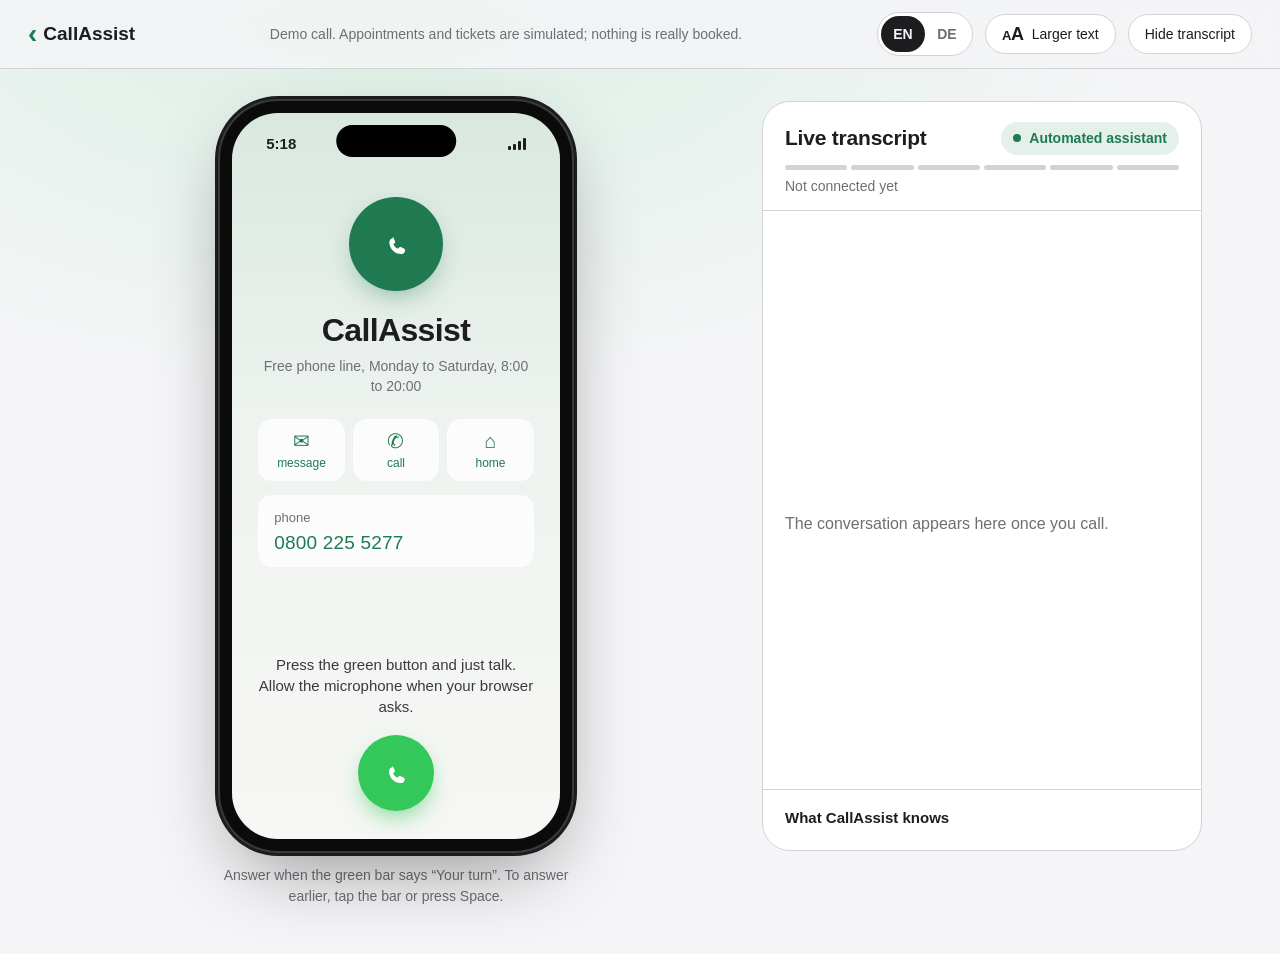
==== call.html @ 17bf207a "UI polish: paged captions, silent timer, readable hero, larger text option - Captions split long sen" ====
<!doctype html>
<html lang="en">
  <head>
    <meta charset="UTF-8" />
    <meta name="viewport" content="width=device-width, initial-scale=1.0" />
    <meta name="description" content="Call CallAssist from your browser: a simulated phone call that books a real-world errand for you." />
    <title>Call CallAssist</title>
    <link rel="icon" href="data:image/svg+xml,%3Csvg xmlns='http://www.w3.org/2000/svg' viewBox='0 0 64 64'%3E%3Crect width='64' height='64' rx='16' fill='%231F7A52'/%3E%3Cpath d='M22 16c2 0 3 1 4 3l3 7c1 2 0 3-1 4l-3 2c2 5 6 9 11 11l2-3c1-1 2-2 4-1l7 3c2 1 3 2 3 4 0 5-4 9-9 9-15 0-27-12-27-27 0-5 4-10 9-10z' fill='white'/%3E%3C/svg%3E" />
    <link rel="stylesheet" href="call.css?v=20260926195344" />
  </head>
  <body>
    <a class="skip-link" href="#transcript" data-i18n="skip">Skip to the transcript</a>

    <header class="bar">
      <a class="back" href="index.html" id="backLink"><span aria-hidden="true">‹</span> <span data-i18n="back">CallAssist</span></a>
      <p class="bar-note" data-i18n="demoNote">Demo call. Appointments and tickets are simulated; nothing is really booked.</p>
      <div class="bar-actions">
        <div class="lang" role="group" aria-label="Language">
          <button type="button" data-lang="en" aria-pressed="true">EN</button>
          <button type="button" data-lang="de" aria-pressed="false">DE</button>
        </div>
        <button type="button" class="text-toggle" id="textToggle" aria-pressed="false"><span class="text-toggle-mark" aria-hidden="true">A<b>A</b></span><span data-i18n="largerText">Larger text</span></button>
        <button type="button" class="panel-toggle" id="panelToggle" aria-pressed="true" aria-controls="panel" data-i18n="hidePanel">Hide transcript</button>
      </div>
    </header>

    <main class="stage">
      <section class="phone-column" aria-label="Phone">
        <div class="phone" id="phone" data-screen="contact">
          <div class="island" aria-hidden="true"></div>
          <div class="statusbar" aria-hidden="true"><span id="clock">9:41</span><span class="signal"><i></i><i></i><i></i><i></i></span></div>

          <!-- Contact card before the call -->
          <div class="screen contact-screen" id="contactScreen">
            <div class="contact-avatar" aria-hidden="true">
              <svg width="28" height="28" viewBox="0 0 64 64"><path d="M22 16c2 0 3 1 4 3l3 7c1 2 0 3-1 4l-3 2c2 5 6 9 11 11l2-3c1-1 2-2 4-1l7 3c2 1 3 2 3 4 0 5-4 9-9 9-15 0-27-12-27-27 0-5 4-10 9-10z" fill="currentColor"/></svg>
            </div>
            <h1 class="contact-name">CallAssist</h1>
            <p class="contact-sub" data-i18n="contactSub">Free phone line · Mon–Sat, 8:00–20:00</p>
            <div class="contact-actions" aria-hidden="true">
              <span><b>✉</b><em data-i18n="actMessage">message</em></span>
              <span class="is-call"><b>✆</b><em data-i18n="actCall">call</em></span>
              <span><b>⌂</b><em data-i18n="actHome">home</em></span>
            </div>
            <div class="contact-number">
              <small data-i18n="numberLabel">phone</small>
              <p>0800 225 5277</p>
            </div>
            <p class="contact-hint" data-i18n="contactHint">Press the green button and just talk. Allow the microphone when your browser asks.</p>
            <button type="button" class="dial-button" id="dialButton"><span class="sr" data-i18n="dial">Call CallAssist</span>
              <svg width="28" height="28" viewBox="0 0 64 64" aria-hidden="true"><path d="M22 16c2 0 3 1 4 3l3 7c1 2 0 3-1 4l-3 2c2 5 6 9 11 11l2-3c1-1 2-2 4-1l7 3c2 1 3 2 3 4 0 5-4 9-9 9-15 0-27-12-27-27 0-5 4-10 9-10z" fill="currentColor"/></svg>
            </button>
          </div>

          <!-- In-call screen -->
          <div class="screen call-screen" id="callScreen" hidden>
            <div class="call-top">
              <p class="call-name" id="peerName">CallAssist</p>
              <p class="call-status" id="callStatus" role="timer">calling…</p>
            </div>
            <div class="peer-avatar" id="peerAvatar" aria-hidden="true">
              <svg width="28" height="28" viewBox="0 0 64 64"><path d="M22 16c2 0 3 1 4 3l3 7c1 2 0 3-1 4l-3 2c2 5 6 9 11 11l2-3c1-1 2-2 4-1l7 3c2 1 3 2 3 4 0 5-4 9-9 9-15 0-27-12-27-27 0-5 4-10 9-10z" fill="currentColor"/></svg>
            </div>
            <div class="caption" id="caption" aria-hidden="true">
              <p class="caption-who" id="captionWho"></p>
              <p class="caption-text" id="captionText"></p>
            </div>
            <button type="button" class="turn" id="turn" data-state="idle">
              <span class="turn-bars" aria-hidden="true"><i></i><i></i><i></i><i></i><i></i></span>
              <span id="turnText"></span>
            </button>
            <div class="call-grid">
              <button type="button" class="round" id="muteButton" aria-pressed="false"><b aria-hidden="true"><svg viewBox="0 0 24 24" fill="none" stroke="currentColor" stroke-width="1.8" stroke-linecap="round"><rect x="9" y="3" width="6" height="11" rx="3"/><path d="M5.5 11a6.5 6.5 0 0 0 13 0M12 17.5V21"/></svg></b><em data-i18n="mute">mute</em></button>
              <button type="button" class="round" id="keypadButton" aria-pressed="false" aria-controls="replySheet"><b aria-hidden="true"><svg width="28" height="28" viewBox="0 0 24 24" fill="currentColor"><circle cx="6" cy="5" r="1.7"/><circle cx="12" cy="5" r="1.7"/><circle cx="18" cy="5" r="1.7"/><circle cx="6" cy="11" r="1.7"/><circle cx="12" cy="11" r="1.7"/><circle cx="18" cy="11" r="1.7"/><circle cx="6" cy="17" r="1.7"/><circle cx="12" cy="17" r="1.7"/><circle cx="18" cy="17" r="1.7"/><circle cx="12" cy="22" r="1.4"/></svg></b><em data-i18n="replies">replies</em></button>
              <button type="button" class="round" id="speakerButton" aria-pressed="true"><b aria-hidden="true"><svg viewBox="0 0 24 24" fill="none" stroke="currentColor" stroke-width="1.8" stroke-linecap="round" stroke-linejoin="round"><path d="M4 9.5h3.5L12 5.5v13l-4.5-4H4z"/><path d="M15.5 9a4 4 0 0 1 0 6M18 6.5a7.5 7.5 0 0 1 0 11"/></svg></b><em data-i18n="speaker">speaker</em></button>
              <button type="button" class="round" id="slowButton" aria-pressed="false"><b aria-hidden="true"><svg viewBox="0 0 24 24" fill="none" stroke="currentColor" stroke-width="1.8" stroke-linecap="round"><path d="M4 16a8 8 0 1 1 16 0"/><path d="M12 16l-3.5-4.5"/><circle cx="12" cy="16" r="1.2" fill="currentColor"/></svg></b><em data-i18n="slower">slower</em></button>
              <button type="button" class="round" id="personButton"><b aria-hidden="true"><svg viewBox="0 0 24 24" fill="none" stroke="currentColor" stroke-width="1.8" stroke-linecap="round"><circle cx="12" cy="8" r="3.6"/><path d="M4.5 20a7.5 7.5 0 0 1 15 0"/></svg></b><em id="personLabel">person</em></button>
              <button type="button" class="round" id="repeatButton"><b aria-hidden="true"><svg viewBox="0 0 24 24" fill="none" stroke="currentColor" stroke-width="1.8" stroke-linecap="round" stroke-linejoin="round"><path d="M4.5 12a7.5 7.5 0 1 0 2.6-5.7"/><path d="M4.5 4v4.5H9"/></svg></b><em data-i18n="repeat">repeat</em></button>
            </div>
            <button type="button" class="hangup" id="hangupButton"><span class="sr" data-i18n="hangup">End call</span>
              <svg width="28" height="28" viewBox="0 0 64 64" aria-hidden="true"><path d="M22 16c2 0 3 1 4 3l3 7c1 2 0 3-1 4l-3 2c2 5 6 9 11 11l2-3c1-1 2-2 4-1l7 3c2 1 3 2 3 4 0 5-4 9-9 9-15 0-27-12-27-27 0-5 4-10 9-10z" fill="currentColor"/></svg>
            </button>

            <div class="hold" id="hold" hidden>
              <div class="hold-ring" aria-hidden="true"></div>
              <div class="hold-music" aria-hidden="true"><i></i><i></i><i></i><i></i><i></i></div>
              <p class="hold-title" id="holdTitle"></p>
              <p class="hold-sub" id="holdSub"></p>
            </div>

            <div class="sheet" id="replySheet" hidden>
              <div class="sheet-head"><p data-i18n="sheetTitle">What would you say?</p><button type="button" id="sheetClose" data-i18n="done">Done</button></div>
              <div class="chips" data-chips></div>
              <form class="type-form" data-type-form><label class="sr" for="sheetInput" data-i18n="typeLabel">Type what you would say</label><input id="sheetInput" autocomplete="off" data-i18n-placeholder="typePlaceholder" placeholder="Or type it…" /><button type="submit" data-i18n="send">Send</button></form>
            </div>
          </div>

          <!-- After the call -->
          <div class="screen end-screen" id="endScreen" hidden>
            <p class="end-title" data-i18n="callEnded">Call ended</p>
            <p class="end-duration" id="endDuration">00:00</p>
            <div class="end-bookings" id="endBookings"></div>
            <div class="end-actions">
              <button type="button" class="pill primary" id="againButton" data-i18n="callAgain">Call again</button>
              <a class="pill" href="index.html" id="overviewLink" data-i18n="backOverview">Back to overview</a>
            </div>
          </div>
        </div>
        <p class="voice-note" id="voiceNote" role="status"></p>
        <p class="sr" id="announce" role="status"></p>
      </section>

      <aside class="panel" id="panel" aria-label="Call transcript and details">
        <div class="panel-head">
          <h2 data-i18n="transcript">Live transcript</h2>
          <p class="handler" id="handlerPill" data-who="assistant"><span class="dot" aria-hidden="true"></span><span id="handlerText">CallAssist assistant</span></p>
        </div>
        <div class="progress" id="progress" aria-live="polite">
          <ol class="progress-bar" id="journey" aria-hidden="true"><li></li><li></li><li></li><li></li><li></li><li></li></ol>
          <p class="progress-label" id="progressLabel"></p>
        </div>
        <ol class="transcript" id="transcript" aria-live="polite" tabindex="-1"></ol>
        <div class="empty" id="transcriptEmpty" data-i18n="transcriptEmpty">The conversation appears here once you call.</div>

        <div class="reply-area" id="replyArea" hidden>
          <button type="button" class="reply-toggle" id="replyToggle" aria-expanded="false" aria-controls="replyArea"></button>
          <p class="reply-label" data-i18n="replyLabel">No microphone? Tap what the caller says:</p>
          <div class="chips" data-chips></div>
          <form class="type-form" data-type-form><label class="sr" for="panelInput" data-i18n="typeLabel">Type what you would say</label><input id="panelInput" autocomplete="off" data-i18n-placeholder="typePlaceholder" placeholder="Or type it…" /><button type="submit" data-i18n="send">Send</button></form>
        </div>

        <details class="behind" id="behind">
          <summary data-i18n="behind">What CallAssist knows</summary>
          <dl class="facts" id="facts"></dl>
          <p class="behind-note" data-i18n="behindNote">Kept only for this call. Nothing is stored or sent.</p>
        </details>
      </aside>
    </main>

    <dialog class="letter" id="letter" aria-labelledby="letterTitle">
      <form method="dialog"><button class="letter-close" aria-label="Close" value="close">×</button></form>
      <article class="paper">
        <header class="paper-head">
          <p class="paper-brand">CallAssist</p>
          <p class="paper-sender" data-i18n="letterSender">CallAssist · Free phone line 0800 225 5277</p>
        </header>
        <p class="paper-to">Erika Mustermann<br />Beispielstraße 12<br />10115 Berlin</p>
        <p class="paper-date" id="letterDate"></p>
        <h2 id="letterTitle" data-i18n="letterTitle">Your booking confirmation</h2>
        <p data-i18n="letterHello">Dear Ms Mustermann,</p>
        <p data-i18n="letterIntro">as agreed on the phone, we have booked the following for you:</p>
        <div class="paper-box" id="letterBox"></div>
        <p id="letterBring"></p>
        <p data-i18n="letterHelp">If anything is unclear, call us free of charge on 0800 225 5277. We will explain everything again, as often as you like.</p>
        <p data-i18n="letterBye">Kind regards,<br />Your CallAssist team</p>
        <p class="paper-foot" data-i18n="letterFoot">Sample letter for the demo. Not sent.</p>
      </article>
    </dialog>

    <script src="trains.js?v=20260926195344"></script>
    <script src="engine.js?v=20260926195344"></script>
    <script src="call.js?v=20260926195344"></script>
  </body>
</html>
---- call.css ----
:root {
  --bg: #f5f5f7;
  --card: #ffffff;
  --ink: #1d1d1f;
  --muted: #6e6e73;
  --line: #d2d2d7;
  --brand: #1f7a52;
  --brand-soft: #e3f1ea;
  --glow: #dcefe4;
  --adviser: #7a4fd1;
  --adviser-soft: #efe8fb;
  --call-green: #34c759;
  --end-red: #ff3b30;
  --focus: #0071e3;
  --font: -apple-system, BlinkMacSystemFont, "SF Pro Text", "Helvetica Neue", "Segoe UI", Roboto, Arial, sans-serif;
  --display: -apple-system, BlinkMacSystemFont, "SF Pro Display", "Helvetica Neue", "Segoe UI", Roboto, Arial, sans-serif;
  color-scheme: light;
}
@media (prefers-color-scheme: dark) {
  :root:not([data-theme="light"]) {
    --bg: #000000;
    --card: #1c1c1e;
    --ink: #f5f5f7;
    --muted: #a1a1a6;
    --line: #38383a;
    --brand: #3fb27f;
    --brand-soft: #173326;
    --glow: #0f2a1d;
    --adviser: #b393f5;
    --adviser-soft: #2a2140;
    --focus: #2997ff;
    color-scheme: dark;
  }
}
:root[data-theme="dark"] {
  --bg: #000000; --card: #1c1c1e; --ink: #f5f5f7; --muted: #a1a1a6; --line: #38383a;
  --brand: #3fb27f; --brand-soft: #173326; --glow: #0f2a1d; --adviser: #b393f5; --adviser-soft: #2a2140; --focus: #2997ff;
  color-scheme: dark;
}

* { box-sizing: border-box; }
html, body { margin: 0; }
body {
  min-height: 100vh;
  background: radial-gradient(90% 60% at 30% 0%, var(--glow) 0%, transparent 70%) no-repeat, var(--bg);
  color: var(--ink);
  font-family: var(--font);
  font-size: 17px;
  line-height: 1.47;
  -webkit-font-smoothing: antialiased;
}
button, input { font: inherit; color: inherit; }
button { cursor: pointer; }
[hidden] { display: none !important; }
:focus-visible { outline: 3px solid var(--focus); outline-offset: 3px; }
.sr { position: absolute; width: 1px; height: 1px; overflow: hidden; clip: rect(0 0 0 0); white-space: nowrap; }
.skip-link { position: absolute; left: 16px; top: -60px; background: var(--card); padding: 10px 14px; border-radius: 10px; z-index: 10; }
.skip-link:focus { top: 12px; }

/* ------------------------------------------------------------------ top bar */
.bar {
  display: flex; align-items: center; gap: 20px;
  padding: 12px 28px; min-height: 56px;
  border-bottom: 1px solid var(--line);
  background: color-mix(in srgb, var(--bg) 82%, transparent);
  backdrop-filter: saturate(180%) blur(20px);
  position: sticky; top: 0; z-index: 5;
}
.back { color: var(--ink); text-decoration: none; font-weight: 600; font-size: 19px; display: inline-flex; gap: 6px; align-items: center; min-height: 44px; }
.back span[aria-hidden] { font-size: 28px; line-height: 1; color: var(--brand); }
.bar-note { margin: 0; flex: 1; color: var(--muted); font-size: 14px; text-align: center; }
.bar-actions { display: flex; gap: 12px; align-items: center; }
.lang { display: inline-flex; background: var(--card); border: 1px solid var(--line); border-radius: 999px; padding: 3px; }
.lang button { border: 0; background: none; border-radius: 999px; min-width: 44px; min-height: 36px; font-size: 14px; font-weight: 600; color: var(--muted); }
.lang button[aria-pressed="true"] { background: var(--ink); color: var(--bg); }
.panel-toggle, .text-toggle { border: 1px solid var(--line); background: var(--card); color: var(--ink); border-radius: 999px; min-height: 40px; padding: 0 16px; font-size: 14px; }
.text-toggle { display: inline-flex; align-items: center; gap: 8px; }
.text-toggle-mark { font-weight: 600; font-size: 13px; letter-spacing: -.02em; }
.text-toggle-mark b { font-size: 18px; }
.text-toggle[aria-pressed="true"] { background: var(--ink); color: var(--bg); border-color: var(--ink); }

/* Larger text: the transcript, replies and panel (the phone captions are already large), for older eyes and for a projector. */
html[data-text="large"] .line-text { font-size: 22px; }
html[data-text="large"] .line-who { font-size: 15px; }
html[data-text="large"] .line.system .line-text { font-size: 17px; }
html[data-text="large"] .chips button, html[data-text="large"] .type-form input, html[data-text="large"] .type-form button { font-size: 18px; }
html[data-text="large"] .reply-label, html[data-text="large"] .reply-toggle, html[data-text="large"] .progress-label, html[data-text="large"] .handler { font-size: 17px; }
html[data-text="large"] .behind { font-size: 18px; }
html[data-text="large"] .round em { font-size: 15px; }

/* ------------------------------------------------------------------ layout */
.stage {
  display: grid; grid-template-columns: minmax(0, 1fr) minmax(360px, 440px);
  gap: 48px; align-items: start;
  max-width: 1180px; margin: 0 auto; padding: 32px 28px 48px;
}
body.panel-hidden .stage { grid-template-columns: 1fr; }
body.panel-hidden .panel { display: none; }
.phone-column { display: flex; flex-direction: column; align-items: center; gap: 14px; }
.voice-note { margin: 0; max-width: 380px; text-align: center; color: var(--muted); font-size: 14px; min-height: 1.4em; }

/* ------------------------------------------------------------------ the phone */
.phone {
  --h: min(780px, max(620px, calc(100vh - 150px)));
  position: relative;
  height: var(--h); aspect-ratio: 9 / 19.2;
  border-radius: 58px;
  background: #0b0b0c;
  padding: 12px;
  box-shadow: 0 0 0 2px #3a3a3c, 0 0 0 5px #1c1c1e, 0 30px 80px -20px rgba(0, 0, 0, .45);
}
.phone .screen, .phone .statusbar { border-radius: 46px; }
.island { position: absolute; top: 24px; left: 50%; transform: translateX(-50%); width: 34%; height: 32px; background: #000; border-radius: 20px; z-index: 4; }
.statusbar {
  position: absolute; inset: 12px 12px auto; height: 56px; z-index: 3; border-radius: 46px 46px 0 0;
  display: flex; justify-content: space-between; align-items: center; padding: 6px 34px 0; font-size: 15px; font-weight: 600; pointer-events: none;
}
.phone[data-screen="contact"] .statusbar, .phone[data-screen="end"] .statusbar { color: #1d1d1f; }
.phone:not([data-screen="contact"]) .statusbar { color: #fff; }
.signal { display: inline-flex; gap: 2px; align-items: flex-end; height: 12px; }
.signal i { width: 3px; background: currentColor; border-radius: 1px; }
.signal i:nth-child(1) { height: 4px; } .signal i:nth-child(2) { height: 6px; } .signal i:nth-child(3) { height: 9px; } .signal i:nth-child(4) { height: 12px; }
.screen { position: absolute; inset: 12px; overflow: hidden; display: flex; flex-direction: column; align-items: center; }

/* contact card */
.contact-screen { background: linear-gradient(180deg, #d9e8df 0%, #eef3ef 42%, #f7f7f5 100%); color: #1d1d1f; padding: 84px 26px 28px; text-align: center; }
.contact-avatar { width: 34%; aspect-ratio: 1; border-radius: 50%; background: #1f7a52; color: #fff; display: grid; place-items: center; box-shadow: 0 10px 30px -10px rgba(31, 122, 82, .6); }
.contact-avatar svg { width: 52%; }
.contact-name { font-family: var(--display); font-size: 32px; font-weight: 600; letter-spacing: -.02em; margin: 16px 0 2px; }
.contact-sub { margin: 0; color: #6e6e73; font-size: 14px; }
.contact-actions { display: grid; grid-template-columns: repeat(3, 1fr); gap: 8px; width: 100%; margin: 22px 0 14px; }
.contact-actions span { background: rgba(255, 255, 255, .75); border-radius: 14px; padding: 10px 0 8px; display: flex; flex-direction: column; align-items: center; gap: 2px; color: #1f7a52; }
.contact-actions b { font-size: 20px; font-weight: 400; line-height: 1.2; }
.contact-actions em { font-style: normal; font-size: 12px; }
.contact-number { width: 100%; text-align: left; background: rgba(255, 255, 255, .75); border-radius: 14px; padding: 10px 16px; }
.contact-number small { font-size: 13px; color: #6e6e73; }
.contact-number p { margin: 0; font-size: 19px; color: #1f7a52; letter-spacing: .01em; }
.contact-hint { margin: auto 0 18px; font-size: 15px; color: #3a3a3c; line-height: 1.4; }
.dial-button, .hangup {
  width: 76px; height: 76px; border-radius: 50%; border: 0; display: grid; place-items: center; color: #fff; flex: none;
  transition: transform .15s ease;
}
.dial-button { background: var(--call-green); box-shadow: 0 10px 26px -8px rgba(52, 199, 89, .8); }
.dial-button svg, .hangup svg { width: 34px; }
.dial-button:active, .hangup:active { transform: scale(.94); }
.dial-button:disabled { opacity: .6; }

/* in-call */
.call-screen { background: radial-gradient(120% 70% at 50% 18%, #2d5c47 0%, #14271f 48%, #07100c 100%); color: #fff; padding: 76px 22px 26px; }
.phone[data-who="adviser"] .call-screen { background: radial-gradient(120% 70% at 50% 18%, #4f3a86 0%, #221a3b 50%, #0c0916 100%); }
.call-top { text-align: center; }
.call-name { font-family: var(--display); font-size: 30px; font-weight: 500; letter-spacing: -.01em; margin: 6px 0 0; }
.call-status { margin: 2px 0 0; color: rgba(255, 255, 255, .7); font-size: 17px; font-variant-numeric: tabular-nums; }
.peer-avatar { width: 26%; aspect-ratio: 1; border-radius: 50%; background: linear-gradient(145deg, #34b276, #1f7a52); color: #fff; display: grid; place-items: center; margin: 14px 0 10px; font-size: 34px; font-weight: 600; transition: box-shadow .3s ease; }
.peer-avatar svg { width: 46%; }
.phone[data-who="adviser"] .peer-avatar { background: linear-gradient(145deg, #b393f5, #6b44c4); }
.phone.is-speaking .peer-avatar { box-shadow: 0 0 0 8px rgba(255, 255, 255, .08), 0 0 0 16px rgba(255, 255, 255, .04); }
.caption {
  width: 100%; flex: 1; min-height: 0; display: flex; flex-direction: column; justify-content: flex-end;
  background: rgba(0, 0, 0, .28); border-radius: 20px; padding: 14px 16px; overflow: hidden;
}
.caption-who { flex: none; margin: 0 0 4px; font-size: 13px; color: rgba(255, 255, 255, .6); font-weight: 600; }
/* The speaker's name always stays visible; text too long for the box keeps its latest words and fades at the top. */
.caption-text { margin: 0; font-size: 19px; line-height: 1.35; min-height: 0; overflow: hidden; display: flex; flex-direction: column-reverse; }
.caption-text.overflowing { -webkit-mask-image: linear-gradient(to bottom, transparent 0, #000 30px); mask-image: linear-gradient(to bottom, transparent 0, #000 30px); }
.caption-text .interim { color: rgba(255, 255, 255, .65); }
.turn { display: flex; align-items: center; justify-content: center; gap: 10px; min-height: 44px; margin: 10px 0 6px; padding: 6px 16px; font-size: 16px; color: rgba(255, 255, 255, .88); border: 0; background: none; border-radius: 999px; }
.turn.clickable { background: rgba(255, 255, 255, .12); }
.turn.clickable:hover { background: rgba(255, 255, 255, .2); }
.turn:not(.clickable) { cursor: default; }
.turn[data-state="listening"] { background: rgba(52, 199, 89, .18); color: #fff; font-weight: 600; }
.turn-bars { display: inline-flex; gap: 3px; align-items: center; height: 18px; }
.turn-bars i { width: 3px; height: 6px; border-radius: 2px; background: var(--call-green); }
.turn[data-state="listening"] .turn-bars i { animation: bar 1s ease-in-out infinite; }
.turn[data-state="listening"] .turn-bars i:nth-child(2) { animation-delay: .15s; }
.turn[data-state="listening"] .turn-bars i:nth-child(3) { animation-delay: .3s; }
.turn[data-state="listening"] .turn-bars i:nth-child(4) { animation-delay: .45s; }
.turn[data-state="listening"] .turn-bars i:nth-child(5) { animation-delay: .6s; }
.turn[data-state="speaking"] .turn-bars i, .turn[data-state="idle"] .turn-bars i, .turn[data-state="tap"] .turn-bars i { background: rgba(255, 255, 255, .45); }
@keyframes bar { 0%, 100% { height: 5px; } 50% { height: 18px; } }
.call-grid { display: grid; grid-template-columns: repeat(3, 1fr); gap: 12px 18px; width: 100%; margin-bottom: 18px; }
.round {
  display: flex; flex-direction: column; align-items: center; gap: 6px; border: 0; background: none; color: #fff; padding: 0; min-height: 44px;
}
.round b {
  width: 64px; height: 64px; border-radius: 50%; display: grid; place-items: center;
  background: rgba(255, 255, 255, .16); backdrop-filter: blur(10px); transition: background .15s ease, color .15s ease;
}
.round svg { width: 28px; height: 28px; }
.round em { font-style: normal; font-size: 13px; }
.round[aria-pressed="true"] b { background: #fff; color: #1d1d1f; }
.round:disabled { opacity: .45; cursor: default; }
.round.is-adviser b { background: #b393f5; color: #1d1d1f; }
.hangup { background: var(--end-red); box-shadow: 0 10px 26px -8px rgba(255, 59, 48, .8); }
.hangup svg { transform: rotate(135deg); }

.hold {
  position: absolute; inset: 0; background: rgba(4, 10, 8, .86); backdrop-filter: blur(16px);
  display: flex; flex-direction: column; align-items: center; justify-content: center; text-align: center; padding: 30px; gap: 6px;
}
.hold-ring { width: 64px; height: 64px; border-radius: 50%; border: 3px solid rgba(255, 255, 255, .18); border-top-color: #fff; animation: spin 1.1s linear infinite; margin-bottom: 18px; }
.hold-title { margin: 0; font-family: var(--display); font-size: 24px; font-weight: 600; line-height: 1.2; }
.hold-sub { margin: 0; color: rgba(255, 255, 255, .72); font-size: 16px; }
@keyframes spin { to { transform: rotate(360deg); } }
.hold-music { display: none; gap: 6px; align-items: flex-end; height: 44px; margin-bottom: 18px; }
.hold-music i { width: 6px; border-radius: 3px; background: #b393f5; animation: music 1.2s ease-in-out infinite; }
.hold-music i:nth-child(1) { animation-delay: 0s; } .hold-music i:nth-child(2) { animation-delay: .2s; } .hold-music i:nth-child(3) { animation-delay: .4s; }
.hold-music i:nth-child(4) { animation-delay: .1s; } .hold-music i:nth-child(5) { animation-delay: .3s; }
@keyframes music { 0%, 100% { height: 10px; } 50% { height: 44px; } }
.hold[data-kind="transfer"] .hold-ring { display: none; }
.hold[data-kind="transfer"] .hold-music { display: flex; }

.sheet {
  position: absolute; left: 0; right: 0; bottom: 0; max-height: 72%; overflow: auto;
  background: rgba(28, 28, 30, .96); backdrop-filter: blur(20px); border-radius: 26px 26px 46px 46px; padding: 14px 16px 26px;
}
.sheet-head { display: flex; justify-content: space-between; align-items: center; margin-bottom: 8px; }
.sheet-head p { margin: 0; font-weight: 600; }
.sheet-head button { border: 0; background: none; color: #64d2ff; font-weight: 600; min-height: 44px; padding: 0 6px; }
.sheet .chips button { background: rgba(255, 255, 255, .12); color: #fff; border-color: transparent; }
.sheet .type-form input { background: rgba(255, 255, 255, .1); color: #fff; border-color: transparent; }

/* after the call */
.end-screen { background: #f2f2f7; color: #1d1d1f; padding: 96px 22px 30px; text-align: center; }
.end-title { font-family: var(--display); font-size: 28px; font-weight: 600; margin: 0; }
.end-duration { margin: 2px 0 20px; color: #6e6e73; font-variant-numeric: tabular-nums; }
.end-bookings { width: 100%; display: grid; gap: 12px; overflow: auto; }
.end-actions { margin-top: auto; display: grid; gap: 10px; width: 100%; }
.pill { display: flex; align-items: center; justify-content: center; min-height: 50px; border-radius: 999px; border: 0; background: #e5e5ea; color: #1d1d1f; font-weight: 600; text-decoration: none; font-size: 17px; }
.pill.primary { background: var(--call-green); color: #fff; }

/* booking cards (end screen and transcript) */
.booking { text-align: left; background: #fff; color: #1d1d1f; border-radius: 18px; padding: 14px 16px; box-shadow: 0 1px 0 rgba(0, 0, 0, .04); border: 1px solid #e5e5ea; }
.booking-top { display: flex; justify-content: space-between; gap: 10px; align-items: baseline; }
.booking-kind { margin: 0; font-size: 13px; color: #1f7a52; font-weight: 600; }
.booking-ref { margin: 0; font-size: 13px; color: #6e6e73; font-variant-numeric: tabular-nums; }
.booking-title { margin: 4px 0 0; font-weight: 600; font-size: 17px; line-height: 1.3; }
.booking-when { margin: 2px 0 0; font-size: 16px; }
.booking-detail { margin: 2px 0 0; font-size: 14px; color: #6e6e73; }
.booking-letter { margin-top: 10px; border: 0; background: none; color: #1f7a52; font-weight: 600; padding: 0; min-height: 44px; font-size: 15px; text-align: left; }

/* ------------------------------------------------------------------ side panel */
.panel {
  background: var(--card); border-radius: 28px; border: 1px solid var(--line);
  height: min(780px, max(620px, calc(100vh - 150px)));
  display: flex; flex-direction: column; overflow: hidden;
}
.panel-head { display: flex; flex-wrap: wrap; justify-content: space-between; align-items: center; gap: 8px 12px; padding: 20px 22px 10px; }
.panel-head h2 { white-space: nowrap; }
.progress { padding: 0 22px 14px; border-bottom: 1px solid var(--line); }
.progress-bar { list-style: none; margin: 0 0 6px; padding: 0; display: grid; grid-template-columns: repeat(6, 1fr); gap: 4px; }
.progress-bar li { height: 5px; border-radius: 3px; background: var(--line); }
.progress-bar li.done { background: var(--brand); }
.progress-bar li.now { background: var(--brand); opacity: .45; }
.progress-label { margin: 0; font-size: 14px; color: var(--muted); }
.progress-label b { color: var(--ink); font-weight: 600; }
.panel-head h2 { margin: 0; font-family: var(--display); font-size: 21px; font-weight: 600; letter-spacing: -.01em; }
.handler { margin: 0; display: inline-flex; align-items: center; gap: 8px; font-size: 14px; font-weight: 600; padding: 6px 12px; border-radius: 999px; background: var(--brand-soft); color: var(--brand); }
.handler[data-who="adviser"] { background: var(--adviser-soft); color: var(--adviser); }
.handler .dot { width: 8px; height: 8px; border-radius: 50%; background: currentColor; }
.transcript { list-style: none; margin: 0; padding: 16px 22px; overflow: auto; flex: 1; min-height: 120px; display: flex; flex-direction: column; gap: 12px; }
.empty { padding: 0 22px; color: var(--muted); font-size: 16px; margin-top: -8px; flex: 1; }
.line { display: flex; flex-direction: column; max-width: 92%; }
.line-who { font-size: 13px; font-weight: 600; color: var(--muted); margin: 0 0 3px; }
.line-text { margin: 0; padding: 10px 14px; border-radius: 18px; font-size: 18px; line-height: 1.4; background: var(--bg); }
.line.assistant .line-who { color: var(--brand); }
.line.adviser .line-who { color: var(--adviser); }
.line.adviser .line-text { background: var(--adviser-soft); }
.line.caller { align-self: flex-end; align-items: flex-end; }
.line.caller .line-text { background: var(--brand); color: #fff; border-bottom-right-radius: 6px; }
.line.caller.redacted .line-text { background: var(--muted); font-style: italic; }
.line.system { align-self: center; max-width: 100%; }
.line.system .line-text { background: none; color: var(--muted); font-size: 14px; padding: 2px 0; text-align: center; }
.line.card { max-width: 100%; }

.reply-area { border-top: 1px solid var(--line); padding: 14px 22px 16px; }
.reply-label { margin: 0 0 8px; font-size: 14px; color: var(--muted); }
.reply-toggle { border: 0; background: none; color: var(--brand); font-weight: 600; font-size: 15px; padding: 0; min-height: 36px; }
.reply-area:not([data-collapsed="true"]) .reply-toggle { float: right; font-size: 14px; min-height: 0; margin-top: -2px; }
.reply-area[data-collapsed="true"] .reply-label,
.reply-area[data-collapsed="true"] .chips,
.reply-area[data-collapsed="true"] .type-form { display: none; }
.reply-area[data-voice="off"] .reply-toggle { display: none; }
.chips { display: flex; flex-wrap: wrap; gap: 8px; }
.chips button {
  border: 1px solid var(--line); background: var(--bg); border-radius: 999px; padding: 9px 14px; min-height: 44px; font-size: 15px; text-align: left; line-height: 1.25;
}
.chips button:hover { border-color: var(--brand); }
.chips button:disabled { opacity: .5; cursor: default; }
.type-form { display: flex; gap: 8px; margin-top: 10px; }
.type-form input { flex: 1; min-width: 0; min-height: 44px; border: 1px solid var(--line); border-radius: 999px; padding: 0 16px; background: var(--bg); font-size: 16px; }
.type-form button { border: 0; background: var(--brand); color: #fff; border-radius: 999px; padding: 0 18px; min-height: 44px; font-weight: 600; font-size: 15px; }

.behind { border-top: 1px solid var(--line); padding: 12px 22px 16px; font-size: 15px; }
.behind summary { font-weight: 600; min-height: 32px; display: flex; align-items: center; cursor: pointer; }
.unused-journey { list-style: none; margin: 8px 0 12px; padding: 0; display: grid; grid-template-columns: repeat(3, 1fr); gap: 6px; counter-reset: j; }
.journey li { counter-increment: j; font-size: 13px; line-height: 1.25; color: var(--muted); padding: 7px 8px; border-radius: 10px; background: var(--bg); }
.journey li::before { content: counter(j) " "; font-weight: 700; }
.journey li.done { color: var(--brand); }
.journey li.done::before { content: "✓ "; }
.journey li.now { background: var(--brand); color: #fff; }
.facts { margin: 0; display: grid; grid-template-columns: auto 1fr; gap: 4px 14px; }
.facts dt { color: var(--muted); }
.facts dd { margin: 0; font-weight: 600; }
.behind-note { margin: 10px 0 0; color: var(--muted); font-size: 13px; }

/* ------------------------------------------------------------------ letter */
.letter { border: 0; padding: 0; background: none; max-width: min(640px, calc(100vw - 32px)); max-height: calc(100vh - 40px); }
.letter::backdrop { background: rgba(0, 0, 0, .5); }
.letter-close { position: absolute; right: 12px; top: 10px; width: 44px; height: 44px; border-radius: 50%; border: 0; background: rgba(0, 0, 0, .06); font-size: 26px; color: #1d1d1f; z-index: 1; }
.paper { position: relative; background: #fff; color: #1d1d1f; padding: 44px 52px; font-family: Georgia, "Times New Roman", serif; font-size: 17px; line-height: 1.6; border-radius: 6px; }
.paper-head { display: flex; justify-content: space-between; align-items: baseline; border-bottom: 2px solid #1f7a52; padding-bottom: 10px; margin-bottom: 26px; gap: 16px; }
.paper-brand { margin: 0; font-family: var(--display); font-weight: 700; font-size: 22px; color: #1f7a52; }
.paper-sender { margin: 0; font-family: var(--font); font-size: 12px; color: #6e6e73; }
.paper-to { margin: 0 0 18px; }
.paper-date { text-align: right; margin: 0 0 18px; }
.paper h2 { font-family: var(--display); font-size: 22px; margin: 0 0 14px; }
.paper-box { border: 1.5px solid #1d1d1f; border-radius: 6px; padding: 14px 18px; margin: 14px 0; font-family: var(--font); font-size: 18px; }
.paper-box p { margin: 0; }
.paper-box .big { font-weight: 700; font-size: 20px; }
.paper-foot { margin: 24px 0 0; font-family: var(--font); font-size: 12px; color: #86868b; text-align: center; }

/* ------------------------------------------------------------------ small screens */
@media (max-width: 900px) {
  .bar { flex-wrap: wrap; padding: 10px 16px; gap: 8px 12px; }
  .bar-note { order: 3; flex-basis: 100%; text-align: left; font-size: 13px; }
  .stage { grid-template-columns: 1fr; padding: 20px 16px 40px; gap: 24px; }
  .panel { height: auto; max-height: none; }
  .transcript { max-height: 420px; }
  .panel-toggle { display: none; }
}
@media (max-width: 440px) {
  .phone { --h: auto; height: auto; width: 100%; max-width: 380px; aspect-ratio: 9 / 19.2; border-radius: 48px; }
  .round b { width: 56px; height: 56px; }
  .contact-name { font-size: 26px; }
  .paper { padding: 28px 22px; }
}
@media (prefers-reduced-motion: reduce) {
  *, *::before, *::after { animation-duration: .001ms !important; animation-iteration-count: 1 !important; transition-duration: .001ms !important; }
}

/* Arriving from the product page, the phone morphs into this one (Chrome and Edge). */
@view-transition { navigation: auto; }
.phone { view-transition-name: callphone; }
::view-transition-group(callphone) { animation-duration: .7s; animation-timing-function: cubic-bezier(.2, .7, .2, 1); }
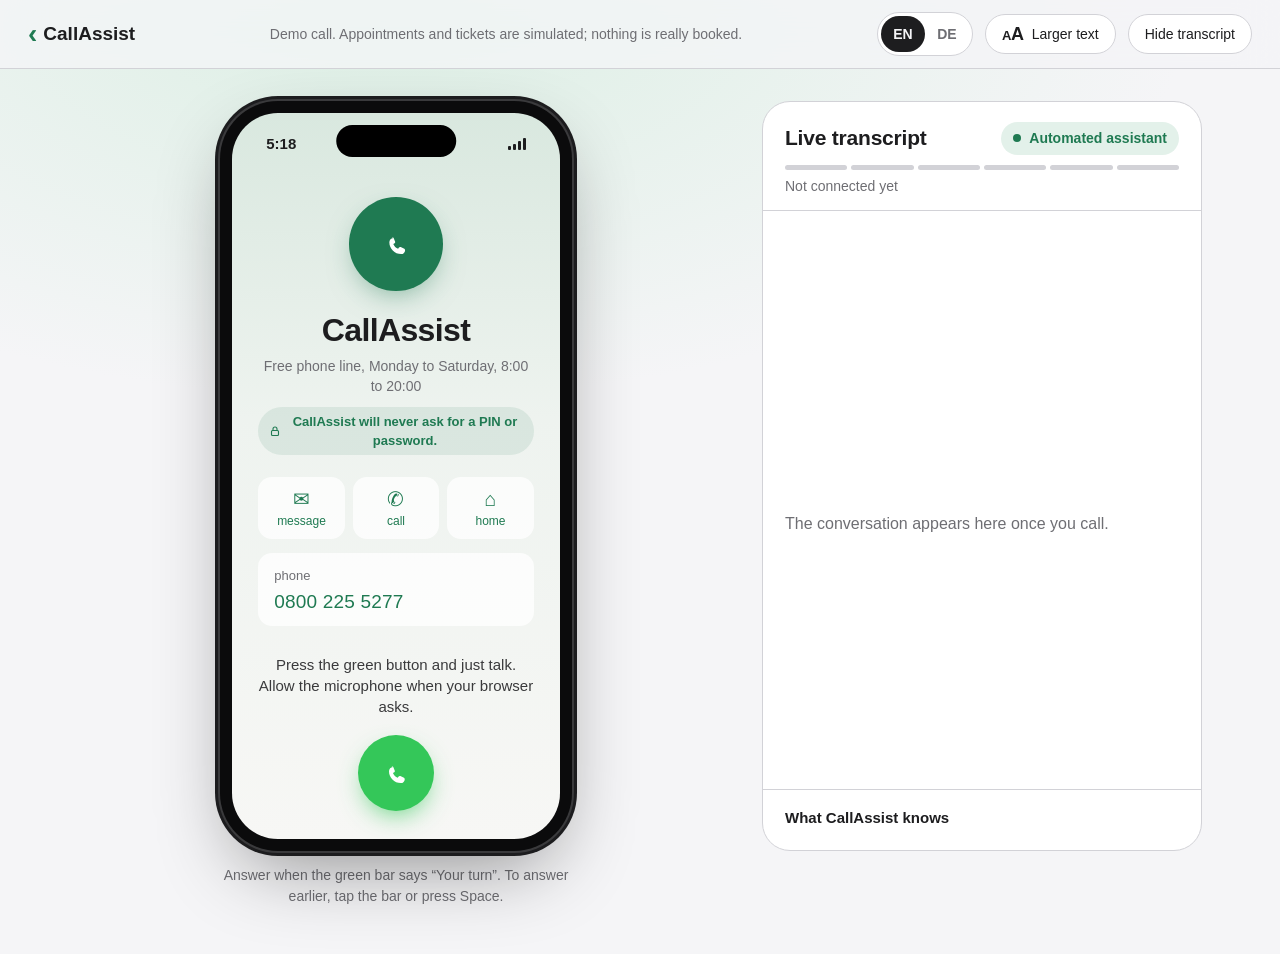
==== commit a84ce426: "Feedback: PIN promise on the phone, adviser status, stronger call button - Contact screen shows "Cal" ====
--- a/call.html
+++ b/call.html
@@ -6,7 +6,7 @@
     <meta name="description" content="Call CallAssist from your browser: a simulated phone call that books a real-world errand for you." />
     <title>Call CallAssist</title>
     <link rel="icon" href="data:image/svg+xml,%3Csvg xmlns='http://www.w3.org/2000/svg' viewBox='0 0 64 64'%3E%3Crect width='64' height='64' rx='16' fill='%231F7A52'/%3E%3Cpath d='M22 16c2 0 3 1 4 3l3 7c1 2 0 3-1 4l-3 2c2 5 6 9 11 11l2-3c1-1 2-2 4-1l7 3c2 1 3 2 3 4 0 5-4 9-9 9-15 0-27-12-27-27 0-5 4-10 9-10z' fill='white'/%3E%3C/svg%3E" />
-    <link rel="stylesheet" href="call.css?v=20260926195344" />
+    <link rel="stylesheet" href="call.css?v=20260926211420" />
   </head>
   <body>
     <a class="skip-link" href="#transcript" data-i18n="skip">Skip to the transcript</a>
@@ -27,7 +27,10 @@
     <main class="stage">
       <section class="phone-column" aria-label="Phone">
         <div class="phone" id="phone" data-screen="contact">
-          <div class="island" aria-hidden="true"></div>
+          <div class="island" id="island" aria-hidden="true">
+            <span class="island-check"><svg viewBox="0 0 24 24" fill="none" stroke="#fff" stroke-width="3" stroke-linecap="round" stroke-linejoin="round"><path d="M5 12.5l4.5 4.5L19 7.5"/></svg></span>
+            <span class="island-text"><b id="islandTitle"></b><span id="islandDetail"></span></span>
+          </div>
           <div class="statusbar" aria-hidden="true"><span id="clock">9:41</span><span class="signal"><i></i><i></i><i></i><i></i></span></div>
 
           <!-- Contact card before the call -->
@@ -37,6 +40,7 @@
             </div>
             <h1 class="contact-name">CallAssist</h1>
             <p class="contact-sub" data-i18n="contactSub">Free phone line · Mon–Sat, 8:00–20:00</p>
+            <p class="trust-line"><svg width="12" height="12" viewBox="0 0 24 24" fill="none" stroke="currentColor" stroke-width="2.2" stroke-linecap="round" stroke-linejoin="round" aria-hidden="true"><rect x="5" y="11" width="14" height="10" rx="2"/><path d="M8 11V8a4 4 0 0 1 8 0v3"/></svg><span data-i18n="trustLine">CallAssist will never ask for a PIN or password.</span></p>
             <div class="contact-actions" aria-hidden="true">
               <span><b>✉</b><em data-i18n="actMessage">message</em></span>
               <span class="is-call"><b>✆</b><em data-i18n="actCall">call</em></span>
@@ -57,6 +61,7 @@
             <div class="call-top">
               <p class="call-name" id="peerName">CallAssist</p>
               <p class="call-status" id="callStatus" role="timer">calling…</p>
+              <p class="call-trust" id="callTrust"><svg width="12" height="12" viewBox="0 0 24 24" fill="none" stroke="currentColor" stroke-width="2.2" stroke-linecap="round" stroke-linejoin="round" aria-hidden="true"><rect x="5" y="11" width="14" height="10" rx="2"/><path d="M8 11V8a4 4 0 0 1 8 0v3"/></svg><span id="callTrustText">Never asks for your PIN or password</span></p>
             </div>
             <div class="peer-avatar" id="peerAvatar" aria-hidden="true">
               <svg width="28" height="28" viewBox="0 0 64 64"><path d="M22 16c2 0 3 1 4 3l3 7c1 2 0 3-1 4l-3 2c2 5 6 9 11 11l2-3c1-1 2-2 4-1l7 3c2 1 3 2 3 4 0 5-4 9-9 9-15 0-27-12-27-27 0-5 4-10 9-10z" fill="currentColor"/></svg>
@@ -139,6 +144,9 @@
 
     <dialog class="letter" id="letter" aria-labelledby="letterTitle">
       <form method="dialog"><button class="letter-close" aria-label="Close" value="close">×</button></form>
+      <div class="env env-back" aria-hidden="true"></div>
+      <div class="env env-flap" aria-hidden="true"></div>
+      <div class="env env-front" aria-hidden="true"></div>
       <article class="paper">
         <header class="paper-head">
           <p class="paper-brand">CallAssist</p>
@@ -157,8 +165,8 @@
       </article>
     </dialog>
 
-    <script src="trains.js?v=20260926195344"></script>
-    <script src="engine.js?v=20260926195344"></script>
-    <script src="call.js?v=20260926195344"></script>
+    <script src="trains.js?v=20260926211420"></script>
+    <script src="engine.js?v=20260926211420"></script>
+    <script src="call.js?v=20260926211420"></script>
   </body>
 </html>
--- a/call.css
+++ b/call.css
@@ -146,18 +146,39 @@
 .dial-button:disabled { opacity: .6; }
 
 /* in-call */
-.call-screen { background: radial-gradient(120% 70% at 50% 18%, #2d5c47 0%, #14271f 48%, #07100c 100%); color: #fff; padding: 76px 22px 26px; }
-.phone[data-who="adviser"] .call-screen { background: radial-gradient(120% 70% at 50% 18%, #4f3a86 0%, #221a3b 50%, #0c0916 100%); }
+/* Who is on the line sets the colours; they are registered so the handover blends instead of jumping. */
+@property --c1 { syntax: "<color>"; inherits: true; initial-value: #2d5c47; }
+@property --c2 { syntax: "<color>"; inherits: true; initial-value: #14271f; }
+@property --c3 { syntax: "<color>"; inherits: true; initial-value: #07100c; }
+@property --a1 { syntax: "<color>"; inherits: true; initial-value: #34b276; }
+@property --a2 { syntax: "<color>"; inherits: true; initial-value: #1f7a52; }
+@property --g1 { syntax: "<color>"; inherits: true; initial-value: #34c759; }
+@property --g2 { syntax: "<color>"; inherits: true; initial-value: #0fb5a0; }
+@property --g3 { syntax: "<color>"; inherits: true; initial-value: #b8f5cf; }
+@property --glow-angle { syntax: "<angle>"; inherits: false; initial-value: 0deg; }
+.phone {
+  --c1: #2d5c47; --c2: #14271f; --c3: #07100c; --a1: #34b276; --a2: #1f7a52; --g1: #34c759; --g2: #0fb5a0; --g3: #b8f5cf;
+  transition: --c1 1.2s ease, --c2 1.2s ease, --c3 1.2s ease, --a1 1.2s ease, --a2 1.2s ease, --g1 1.2s ease, --g2 1.2s ease, --g3 1.2s ease;
+}
+.phone[data-who="adviser"] { --c1: #4f3a86; --c2: #221a3b; --c3: #0c0916; --a1: #b393f5; --a2: #6b44c4; --g1: #b393f5; --g2: #6f7cff; --g3: #f0c6ff; }
+.call-screen { background: radial-gradient(120% 70% at 50% 18%, var(--c1) 0%, var(--c2) 48%, var(--c3) 100%); color: #fff; padding: 76px 22px 26px; }
 .call-top { text-align: center; }
+.trust-line { display: inline-flex; align-items: center; gap: 6px; margin: 10px 0 0; padding: 5px 11px; border-radius: 999px; background: rgba(31, 122, 82, .1); color: #1f7a52; font-size: 13px; font-weight: 600; }
+.trust-line svg, .call-trust svg { flex: none; }
+.call-trust { display: flex; align-items: center; justify-content: center; gap: 6px; margin: 4px 0 0; font-size: 12.5px; color: rgba(255, 255, 255, .78); white-space: nowrap; }
+.call-trust[data-who="adviser"] { color: #e3d6ff; font-weight: 600; }
+.call-trust[data-who="adviser"] svg { display: none; }
+.call-trust[data-who="adviser"]::before { content: ""; width: 7px; height: 7px; border-radius: 50%; background: #b393f5; box-shadow: 0 0 0 3px rgba(179, 147, 245, .25); }
 .call-name { font-family: var(--display); font-size: 30px; font-weight: 500; letter-spacing: -.01em; margin: 6px 0 0; }
 .call-status { margin: 2px 0 0; color: rgba(255, 255, 255, .7); font-size: 17px; font-variant-numeric: tabular-nums; }
-.peer-avatar { width: 26%; aspect-ratio: 1; border-radius: 50%; background: linear-gradient(145deg, #34b276, #1f7a52); color: #fff; display: grid; place-items: center; margin: 14px 0 10px; font-size: 34px; font-weight: 600; transition: box-shadow .3s ease; }
+.peer-avatar { width: 21%; aspect-ratio: 1; border-radius: 50%; background: linear-gradient(145deg, var(--a1), var(--a2)); color: #fff; display: grid; place-items: center; margin: 10px 0 8px; font-size: 34px; font-weight: 600; transition: box-shadow .3s ease; }
 .peer-avatar svg { width: 46%; }
-.phone[data-who="adviser"] .peer-avatar { background: linear-gradient(145deg, #b393f5, #6b44c4); }
+.peer-avatar.swap { animation: avatar-swap .9s cubic-bezier(.2, .7, .2, 1); }
+@keyframes avatar-swap { 0% { transform: scale(1); } 35% { transform: scale(.55); opacity: 0; } 36% { transform: scale(.55); opacity: 0; } 100% { transform: scale(1); opacity: 1; } }
 .phone.is-speaking .peer-avatar { box-shadow: 0 0 0 8px rgba(255, 255, 255, .08), 0 0 0 16px rgba(255, 255, 255, .04); }
 .caption {
   width: 100%; flex: 1; min-height: 0; display: flex; flex-direction: column; justify-content: flex-end;
-  background: rgba(0, 0, 0, .28); border-radius: 20px; padding: 14px 16px; overflow: hidden;
+  background: rgba(0, 0, 0, .28); border-radius: 20px; padding: 12px 16px; overflow: hidden;
 }
 .caption-who { flex: none; margin: 0 0 4px; font-size: 13px; color: rgba(255, 255, 255, .6); font-weight: 600; }
 /* The speaker's name always stays visible; text too long for the box keeps its latest words and fades at the top. */
@@ -176,6 +197,8 @@
 .turn[data-state="listening"] .turn-bars i:nth-child(3) { animation-delay: .3s; }
 .turn[data-state="listening"] .turn-bars i:nth-child(4) { animation-delay: .45s; }
 .turn[data-state="listening"] .turn-bars i:nth-child(5) { animation-delay: .6s; }
+/* With the microphone level available, the bars follow the caller's voice instead of looping. */
+.turn.live .turn-bars i { animation: none !important; transition: height .08s linear; }
 .turn[data-state="speaking"] .turn-bars i, .turn[data-state="idle"] .turn-bars i, .turn[data-state="tap"] .turn-bars i { background: rgba(255, 255, 255, .45); }
 @keyframes bar { 0%, 100% { height: 5px; } 50% { height: 18px; } }
 .call-grid { display: grid; grid-template-columns: repeat(3, 1fr); gap: 12px 18px; width: 100%; margin-bottom: 18px; }
@@ -339,6 +362,51 @@
   *, *::before, *::after { animation-duration: .001ms !important; animation-iteration-count: 1 !important; transition-duration: .001ms !important; }
 }
 
+/* ------------------------------------------------------------------ glow */
+/* A soft light runs around the phone while someone speaks (green for CallAssist, purple for Marina)
+   and breathes gently while it listens. */
+.phone { isolation: isolate; }
+.phone::before {
+  content: ""; position: absolute; inset: -10px; border-radius: 66px; z-index: -1; pointer-events: none;
+  background: conic-gradient(from var(--glow-angle), var(--g1), var(--g2), var(--g3), var(--g1), var(--g2), var(--g3), var(--g1));
+  filter: blur(22px); opacity: 0; transition: opacity .6s ease;
+  animation: glow-turn 5s linear infinite;
+}
+.phone[data-screen="call"].is-speaking::before { opacity: .85; }
+.phone[data-screen="call"][data-turn="listening"]::before { animation: glow-turn 9s linear infinite, glow-breathe 2.4s ease-in-out infinite; opacity: .35; }
+@keyframes glow-turn { to { --glow-angle: 360deg; } }
+@keyframes glow-breathe { 0%, 100% { opacity: .22; } 50% { opacity: .5; } }
+
+/* ------------------------------------------------------------------ dynamic island */
+/* When something is booked, the island opens into a small live card, then closes again. */
+.island { display: flex; align-items: center; gap: 10px; padding: 0 12px; overflow: hidden; color: #fff; transition: width .55s cubic-bezier(.3, 1.35, .5, 1), height .55s cubic-bezier(.3, 1.35, .5, 1), border-radius .55s ease, top .55s ease; }
+.island.open { width: 88%; height: 62px; top: 20px; border-radius: 30px; }
+.island-check { flex: none; width: 34px; height: 34px; border-radius: 50%; background: var(--call-green); display: grid; place-items: center; opacity: 0; transform: scale(.4); transition: opacity .3s ease, transform .4s cubic-bezier(.3, 1.4, .5, 1); }
+.island-check svg { width: 18px; height: 18px; }
+.island-text { min-width: 0; opacity: 0; transition: opacity .3s ease; line-height: 1.2; text-align: left; }
+.island-text b { display: block; font-size: 14px; font-weight: 600; }
+.island-text span { display: block; font-size: 12px; color: rgba(255, 255, 255, .72); white-space: nowrap; overflow: hidden; text-overflow: ellipsis; }
+.island.open .island-check { opacity: 1; transform: none; transition-delay: .25s; }
+.island.open .island-text { opacity: 1; transition-delay: .3s; }
+
+/* ------------------------------------------------------------------ letter from an envelope */
+.env { display: none; }
+.letter.opening { overflow: hidden; }
+.letter.opening .env { display: block; position: absolute; left: 6%; right: 6%; top: 150px; height: 250px; pointer-events: none; animation: env-life 1.7s cubic-bezier(.2, .7, .2, 1) both; }
+.env-back { z-index: 1; background: #e4d5b7; border-radius: 10px; }
+.letter.opening .paper { z-index: 2; transform-origin: 50% 0; animation: paper-out 1.7s cubic-bezier(.2, .7, .2, 1) both; }
+.env-front { z-index: 3; background: linear-gradient(180deg, #f5ead4, #efe1c4); border-radius: 10px; clip-path: polygon(0 32%, 50% 64%, 100% 32%, 100% 100%, 0 100%); }
+.letter.opening .env-flap { height: 160px; background: #eadcc0; clip-path: polygon(0 0, 100% 0, 50% 100%); transform-origin: 50% 0; animation: env-life 1.7s cubic-bezier(.2, .7, .2, 1) both, flap-open 1.7s ease-in-out both; }
+.letter.opening .letter-close { z-index: 5; animation: fade-in 1.7s both; }
+@keyframes env-life { 0% { opacity: 0; translate: 0 50px; } 18%, 44% { opacity: 1; translate: 0 0; } 70%, 100% { opacity: 0; translate: 0 280px; } }
+@keyframes flap-open { 0%, 20% { transform: perspective(900px) rotateX(0deg); z-index: 4; } 38% { z-index: 0; } 40%, 100% { transform: perspective(900px) rotateX(180deg); z-index: 0; } }
+@keyframes paper-out {
+  0%, 36% { opacity: 0; transform: translateY(172px) scale(.84); clip-path: inset(0 0 calc(100% - 270px) 0); }
+  40% { opacity: 1; transform: translateY(172px) scale(.84); clip-path: inset(0 0 calc(100% - 270px) 0); }
+  86%, 100% { opacity: 1; transform: none; clip-path: inset(0 0 0 0); }
+}
+@keyframes fade-in { 0%, 80% { opacity: 0; } 100% { opacity: 1; } }
+
 /* Arriving from the product page, the phone morphs into this one (Chrome and Edge). */
 @view-transition { navigation: auto; }
 .phone { view-transition-name: callphone; }
